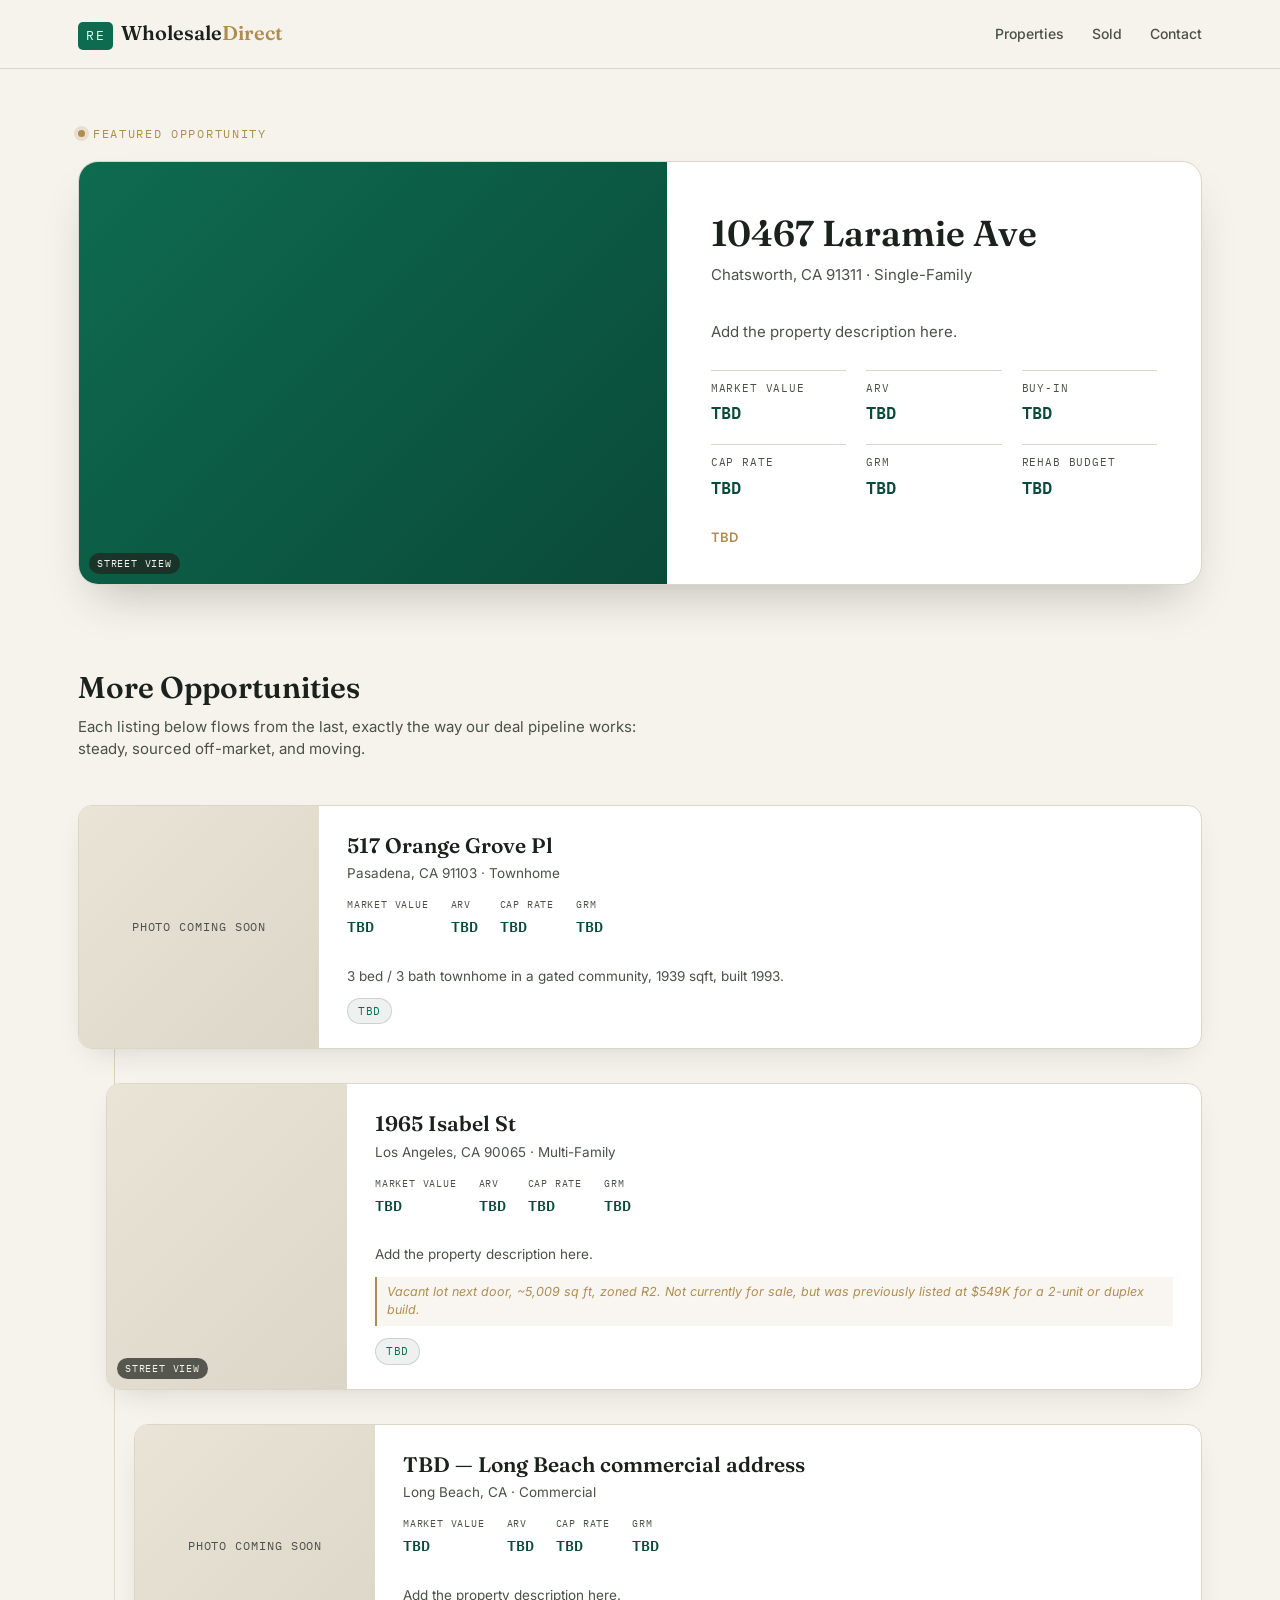
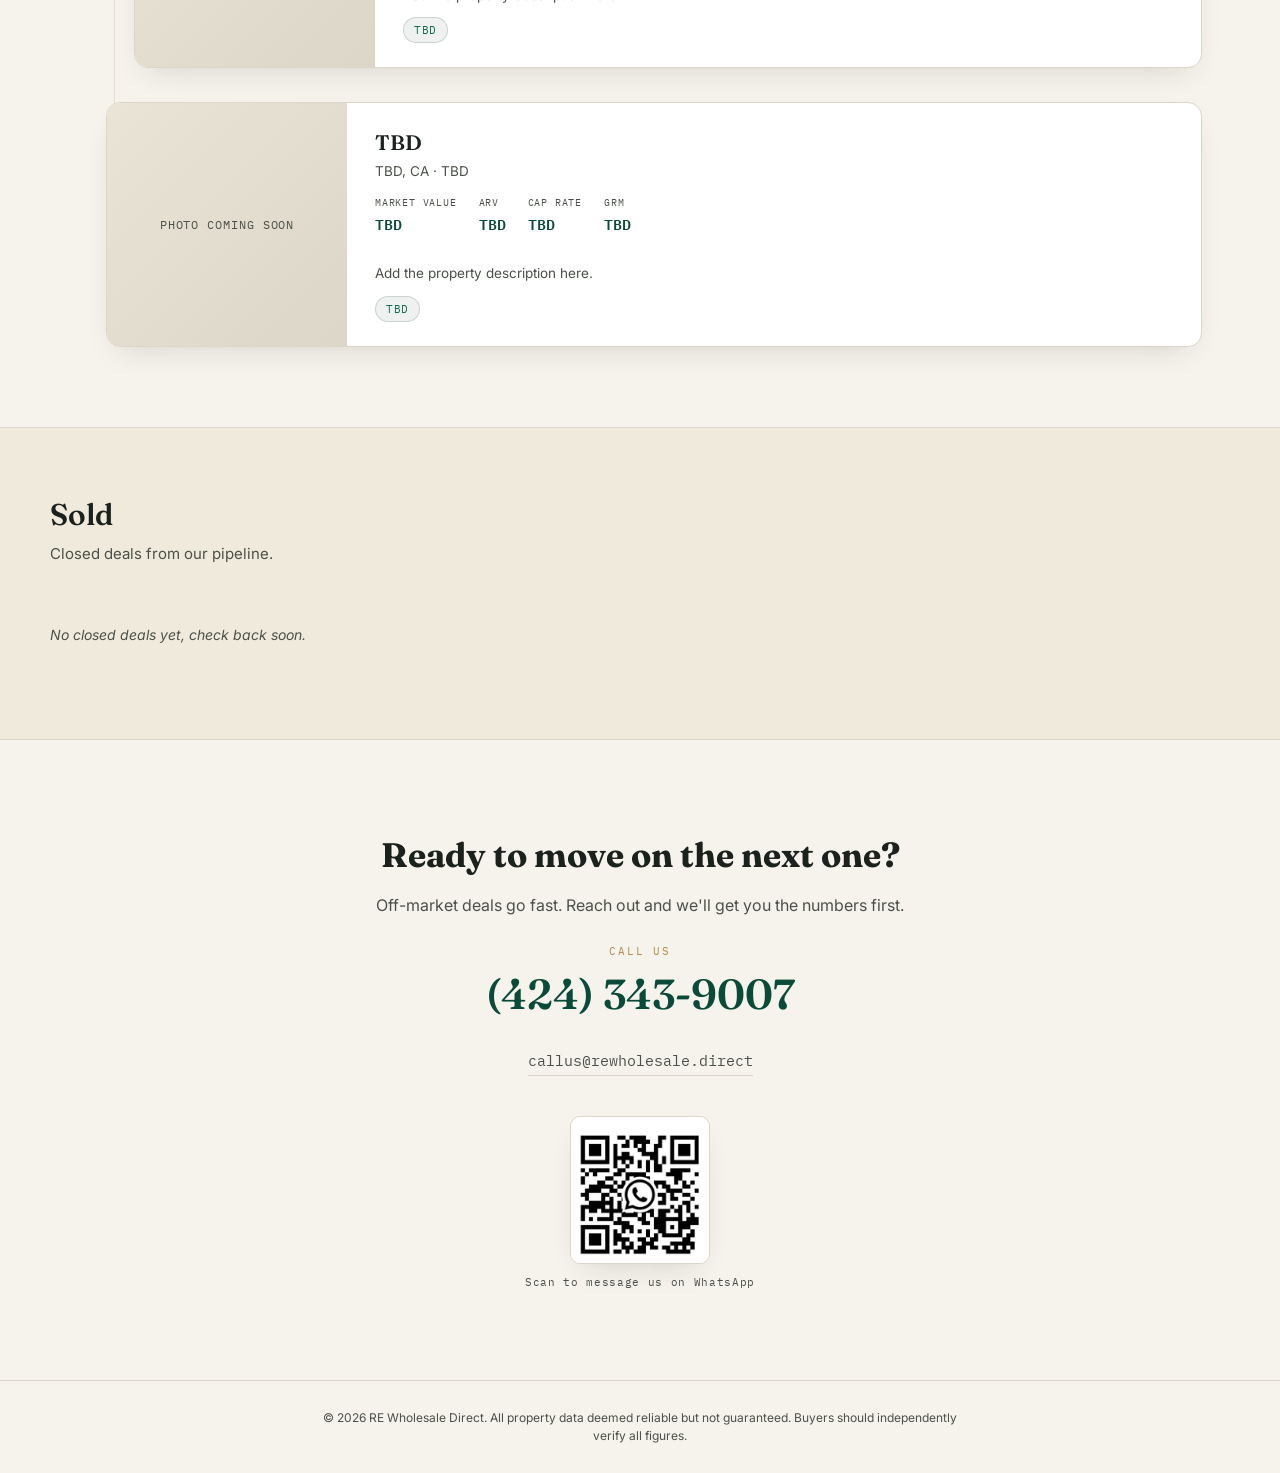
==== index.html @ 076d6418 "Rename re-index.html to index.html" ====
<!DOCTYPE html>
<html lang="en">
<head>
<meta charset="UTF-8">
<meta name="viewport" content="width=device-width, initial-scale=1.0">
<title>RE Wholesale Direct | Off-Market Investment Properties</title>
<meta name="description" content="Off-market wholesale investment properties, curated by TJ.">
<link rel="preconnect" href="https://fonts.googleapis.com">
<link rel="preconnect" href="https://fonts.gstatic.com" crossorigin>
<link href="https://fonts.googleapis.com/css2?family=Fraunces:opsz,wght@9..144,400;9..144,500;9..144,600;9..144,700&family=Inter:wght@400;500;600;700&family=IBM+Plex+Mono:wght@400;500;600&display=swap" rel="stylesheet">
<link rel="stylesheet" href="re-styles.css">
</head>
<body>

<header class="site-header">
  <div class="header-inner">
    <a class="brand" href="#top">
      <span class="brand-mark">RE</span>
      <span class="brand-text">Wholesale<em>Direct</em></span>
    </a>
    <nav class="site-nav">
      <a href="#properties">Properties</a>
      <a href="#sold">Sold</a>
      <a href="#contact">Contact</a>
    </nav>
  </div>
</header>

<main id="top">

  <!-- Featured Property -->
  <section id="featured" class="featured-section">
    <div class="featured-eyebrow">
      <span class="dot"></span> Featured Opportunity
    </div>
    <div id="featured-card-slot" class="featured-slot">
      <!-- injected by script.js -->
      <div class="skeleton skeleton-featured"></div>
    </div>
  </section>

  <!-- Waterfall of active properties -->
  <section id="properties" class="waterfall-section">
    <h2 class="section-title">More Opportunities</h2>
    <p class="section-sub">Each listing below flows from the last, exactly the way our deal pipeline works: steady, sourced off-market, and moving.</p>
    <div id="waterfall-slot" class="waterfall-track">
      <!-- injected by script.js -->
    </div>
  </section>

  <!-- Sold gallery -->
  <section id="sold" class="sold-section">
    <h2 class="section-title">Sold</h2>
    <p class="section-sub">Closed deals from our pipeline.</p>
    <div id="sold-slot" class="sold-grid">
      <!-- injected by script.js -->
    </div>
  </section>

  <!-- Contact / CTA -->
  <section id="contact" class="contact-section">
    <h2 class="contact-title">Ready to move on the next one?</h2>
    <p class="contact-sub">Off-market deals go fast. Reach out and we'll get you the numbers first.</p>

    <a class="contact-phone" href="tel:+14243439007">
      <span class="contact-phone-label">Call Us</span>
      <span class="contact-phone-number">(424) 343-9007</span>
    </a>

    <a class="contact-email" href="mailto:callus@rewholesale.direct">callus@rewholesale.direct</a>

    <div class="contact-qr">
      <img src="qr-code.png" alt="Scan to message us on WhatsApp" width="140" height="148">
      <p class="contact-qr-caption">Scan to message us on WhatsApp</p>
    </div>
  </section>

</main>

<footer class="site-footer">
  <p>&copy; <span id="year"></span> RE Wholesale Direct. All property data deemed reliable but not guaranteed. Buyers should independently verify all figures.</p>
</footer>

<script src="re-script.js"></script>
</body>
</html>
---- re-styles.css ----
/* ---------------------------------------------
   Tokens
--------------------------------------------- */
:root{
  --eggshell: #F6F3EC;
  --eggshell-deep: #EFEADC;
  --ink: #1B211C;
  --ink-soft: #4B5148;
  --pine: #0E6B4F;
  --pine-deep: #0A4A38;
  --brass: #B08D4F;
  --brass-light: #D2B074;
  --rust: #8B3A3A;
  --hairline: #DCD6C8;
  --card-bg: #FFFFFF;

  --font-display: "Fraunces", serif;
  --font-body: "Inter", -apple-system, BlinkMacSystemFont, sans-serif;
  --font-mono: "IBM Plex Mono", monospace;

  --radius: 14px;
  --shadow-soft: 0 12px 30px -14px rgba(32, 36, 31, 0.18);
  --shadow-lift: 0 24px 48px -18px rgba(32, 36, 31, 0.28);
}

*{ box-sizing: border-box; }
html{ scroll-behavior: smooth; }

body{
  margin: 0;
  background: var(--eggshell);
  color: var(--ink);
  font-family: var(--font-body);
  line-height: 1.5;
  -webkit-font-smoothing: antialiased;
}

@media (prefers-reduced-motion: reduce){
  html{ scroll-behavior: auto; }
  *{ animation-duration: 0.01ms !important; transition-duration: 0.01ms !important; }
}

a{ color: inherit; }

/* ---------------------------------------------
   Header
--------------------------------------------- */
.site-header{
  position: sticky;
  top: 0;
  z-index: 50;
  background: rgba(246, 243, 236, 0.88);
  backdrop-filter: blur(8px);
  border-bottom: 1px solid var(--hairline);
}

.header-inner{
  max-width: 1180px;
  margin: 0 auto;
  padding: 18px 28px;
  display: flex;
  align-items: center;
  justify-content: space-between;
}

.brand{
  display: flex;
  align-items: baseline;
  gap: 8px;
  text-decoration: none;
  color: var(--ink);
}

.brand-mark{
  font-family: var(--font-mono);
  font-size: 13px;
  letter-spacing: 0.12em;
  background: var(--pine);
  color: var(--eggshell);
  padding: 4px 8px;
  border-radius: 5px;
}

.brand-text{
  font-family: var(--font-display);
  font-size: 20px;
  font-weight: 600;
}
.brand-text em{
  font-style: normal;
  color: var(--brass);
}

.site-nav{ display: flex; gap: 28px; }
.site-nav a{
  text-decoration: none;
  font-size: 14px;
  font-weight: 500;
  color: var(--ink-soft);
  transition: color 0.2s ease;
}
.site-nav a:hover{ color: var(--pine); }

/* ---------------------------------------------
   Featured section
--------------------------------------------- */
.featured-section{
  max-width: 1180px;
  margin: 0 auto;
  padding: 56px 28px 40px;
}

.featured-eyebrow{
  display: flex;
  align-items: center;
  gap: 8px;
  font-family: var(--font-mono);
  font-size: 12px;
  letter-spacing: 0.14em;
  text-transform: uppercase;
  color: var(--brass);
  margin-bottom: 18px;
}
.featured-eyebrow .dot{
  width: 7px; height: 7px; border-radius: 50%;
  background: var(--brass);
  box-shadow: 0 0 0 4px rgba(169,130,76,0.18);
}

.featured-slot{ position: relative; }

.featured-card{
  display: grid;
  grid-template-columns: 1.1fr 1fr;
  gap: 0;
  background: var(--card-bg);
  border: 1px solid var(--hairline);
  border-radius: 20px;
  overflow: hidden;
  box-shadow: var(--shadow-lift);
}

.featured-media{
  position: relative;
  min-height: 420px;
  background: linear-gradient(135deg, var(--pine) 0%, var(--pine-deep) 100%);
  display: flex; align-items: center; justify-content: center;
}
.featured-media img{
  width: 100%; height: 100%; object-fit: cover; position: absolute; inset: 0;
}
.featured-media .no-image-label{
  color: rgba(246,243,236,0.55);
  font-family: var(--font-mono);
  font-size: 13px;
  letter-spacing: 0.08em;
  z-index: 1;
}

.featured-body{
  padding: 44px 44px 36px;
  display: flex;
  flex-direction: column;
}

.featured-body h3{
  font-family: var(--font-display);
  font-size: clamp(28px, 3vw, 36px);
  font-weight: 600;
  margin: 0 0 4px;
}
.featured-loc{
  color: var(--ink-soft);
  font-size: 15px;
  margin-bottom: 20px;
}

.featured-desc{
  color: var(--ink-soft);
  font-size: 15px;
  margin-bottom: 26px;
}

.stat-grid{
  display: grid;
  grid-template-columns: repeat(3, 1fr);
  gap: 18px 20px;
  margin-bottom: 28px;
}

.stat{
  border-top: 1px solid var(--hairline);
  padding-top: 10px;
}
.stat-label{
  font-family: var(--font-mono);
  font-size: 10.5px;
  letter-spacing: 0.08em;
  text-transform: uppercase;
  color: var(--ink-soft);
  margin-bottom: 4px;
}
.stat-value{
  font-family: var(--font-mono);
  font-size: 17px;
  font-weight: 600;
  color: var(--pine-deep);
}

.featured-strategy{
  font-size: 13px;
  color: var(--brass);
  font-weight: 600;
  letter-spacing: 0.02em;
  margin-top: auto;
}

/* ---------------------------------------------
   Waterfall of property cards
--------------------------------------------- */
.waterfall-section{
  max-width: 1180px;
  margin: 0 auto;
  padding: 40px 28px 80px;
}

.section-title{
  font-family: var(--font-display);
  font-size: 30px;
  font-weight: 600;
  margin: 0 0 6px;
}
.section-sub{
  color: var(--ink-soft);
  font-size: 15px;
  margin: 0 0 44px;
  max-width: 560px;
}

.waterfall-track{
  position: relative;
  display: flex;
  flex-direction: column;
  gap: 34px;
}

/* the "stream" line running down the waterfall */
.waterfall-track::before{
  content: "";
  position: absolute;
  top: 8px;
  bottom: 8px;
  left: 36px;
  width: 1px;
  background: linear-gradient(to bottom, var(--brass-light), var(--hairline) 90%);
  opacity: 0.6;
}

.property-card{
  position: relative;
  display: grid;
  grid-template-columns: 240px 1fr;
  background: var(--card-bg);
  border: 1px solid var(--hairline);
  border-radius: var(--radius);
  overflow: hidden;
  box-shadow: var(--shadow-soft);
  isolation: isolate;
  transition: transform 0.35s cubic-bezier(.2,.8,.2,1), box-shadow 0.35s ease;
}

/* stagger each card a bit further right, like a waterfall cascade */
.waterfall-track .property-card:nth-child(1){ margin-left: 0; }
.waterfall-track .property-card:nth-child(2){ margin-left: 28px; }
.waterfall-track .property-card:nth-child(3){ margin-left: 56px; }
.waterfall-track .property-card:nth-child(4){ margin-left: 28px; }
.waterfall-track .property-card:nth-child(5){ margin-left: 0; }

.property-card:hover{
  transform: translateY(-4px);
  box-shadow: var(--shadow-lift);
}

/* shimmer sweep on hover */
.property-card::after{
  content: "";
  position: absolute;
  inset: 0;
  background: linear-gradient(115deg, transparent 40%, rgba(255,255,255,0.55) 50%, transparent 60%);
  transform: translateX(-120%);
  pointer-events: none;
  z-index: 2;
}
.property-card:hover::after{
  transform: translateX(120%);
  transition: transform 0.9s ease;
}

.card-media{
  position: relative;
  min-height: 190px;
  background: linear-gradient(135deg, #E9E4D6, #DCD6C8);
  display: flex; align-items: center; justify-content: center;
}
.card-media img{
  width: 100%; height: 100%; object-fit: cover; position: absolute; inset: 0;
}
.card-media .no-image-label{
  font-family: var(--font-mono);
  font-size: 11.5px;
  letter-spacing: 0.08em;
  color: var(--ink-soft);
  text-transform: uppercase;
}

.media-tag{
  position: absolute;
  bottom: 10px;
  left: 10px;
  z-index: 2;
  font-family: var(--font-mono);
  font-size: 10px;
  letter-spacing: 0.08em;
  text-transform: uppercase;
  background: rgba(32,36,31,0.72);
  color: var(--eggshell);
  padding: 3px 8px;
  border-radius: 20px;
  pointer-events: none;
}

.card-body{
  padding: 24px 28px;
  display: flex;
  flex-direction: column;
}

.card-body h3{
  font-family: var(--font-display);
  font-size: 21px;
  font-weight: 600;
  margin: 0 0 2px;
}
.card-loc{
  color: var(--ink-soft);
  font-size: 13.5px;
  margin-bottom: 14px;
}

.card-stats{
  display: flex;
  flex-wrap: wrap;
  gap: 8px 22px;
  margin-bottom: 14px;
}
.card-stat{ font-size: 13px; }
.card-stat .stat-label{ font-size: 10px; }
.card-stat .stat-value{ font-size: 14.5px; }

.card-desc{
  font-size: 13.5px;
  color: var(--ink-soft);
  margin-bottom: 12px;
}

.card-note{
  font-size: 12.5px;
  font-style: italic;
  color: var(--brass);
  background: rgba(176,141,79,0.08);
  border-left: 2px solid var(--brass);
  padding: 6px 10px;
  margin: 0 0 12px;
}

.card-strategy-tag{
  align-self: flex-start;
  font-family: var(--font-mono);
  font-size: 11px;
  letter-spacing: 0.05em;
  color: var(--pine);
  background: rgba(44,74,59,0.08);
  border: 1px solid rgba(44,74,59,0.18);
  padding: 4px 10px;
  border-radius: 20px;
}

/* ---------------------------------------------
   Sold gallery
--------------------------------------------- */
.sold-section{
  background: var(--eggshell-deep);
  border-top: 1px solid var(--hairline);
  border-bottom: 1px solid var(--hairline);
  padding: 64px 28px 80px;
}

.sold-section .section-title,
.sold-section .section-sub{
  max-width: 1180px;
  margin-left: auto;
  margin-right: auto;
}
.sold-section .section-title{ margin-top: 0; }

.sold-grid{
  max-width: 1180px;
  margin: 44px auto 0;
  display: grid;
  grid-template-columns: repeat(3, 1fr);
  gap: 24px;
}

.sold-card{
  position: relative;
  background: var(--card-bg);
  border: 1px solid var(--hairline);
  border-radius: var(--radius);
  overflow: hidden;
  box-shadow: var(--shadow-soft);
}

.sold-media{
  position: relative;
  height: 170px;
  background: linear-gradient(135deg, #E9E4D6, #DCD6C8);
  filter: grayscale(35%);
}
.sold-media img{
  width: 100%; height: 100%; object-fit: cover;
}

.closed-banner{
  position: absolute;
  top: 18px;
  left: -38px;
  width: 160px;
  transform: rotate(-40deg);
  background: var(--rust);
  color: var(--eggshell);
  font-family: var(--font-mono);
  font-size: 11px;
  letter-spacing: 0.14em;
  text-align: center;
  padding: 5px 0;
  box-shadow: 0 4px 10px rgba(0,0,0,0.2);
  z-index: 3;
}

.sold-body{ padding: 18px 20px 22px; }
.sold-body h4{
  font-family: var(--font-display);
  font-size: 17px;
  margin: 0 0 2px;
}
.sold-body .card-loc{ margin-bottom: 8px; }
.sold-price{
  font-family: var(--font-mono);
  font-size: 13px;
  color: var(--ink-soft);
}

.empty-note{
  font-size: 14px;
  color: var(--ink-soft);
  font-style: italic;
}

/* ---------------------------------------------
   Contact
--------------------------------------------- */
.contact-section{
  max-width: 720px;
  margin: 0 auto;
  padding: 90px 28px;
  text-align: center;
}
.contact-title{
  font-family: var(--font-display);
  font-size: clamp(26px, 3.4vw, 34px);
  margin: 0 0 12px;
}
.contact-sub{
  color: var(--ink-soft);
  margin: 0 0 26px;
}
.contact-phone{
  display: flex;
  flex-direction: column;
  align-items: center;
  gap: 4px;
  text-decoration: none;
  color: var(--pine-deep);
  margin-bottom: 22px;
}
.contact-phone-label{
  font-family: var(--font-mono);
  font-size: 11px;
  letter-spacing: 0.16em;
  text-transform: uppercase;
  color: var(--brass);
}
.contact-phone-number{
  font-family: var(--font-display);
  font-size: clamp(30px, 4vw, 42px);
  font-weight: 600;
  transition: color 0.2s ease;
}
.contact-phone:hover .contact-phone-number{ color: var(--pine); }

.contact-email{
  display: inline-block;
  font-family: var(--font-mono);
  font-size: 15px;
  color: var(--ink-soft);
  text-decoration: none;
  border-bottom: 1px solid var(--hairline);
  padding-bottom: 2px;
}
.contact-qr{
  margin-top: 40px;
  display: flex;
  flex-direction: column;
  align-items: center;
  gap: 10px;
}
.contact-qr img{
  width: 140px;
  height: 148px;
  border-radius: 10px;
  border: 1px solid var(--hairline);
  box-shadow: var(--shadow-soft);
}
.contact-qr-caption{
  font-family: var(--font-mono);
  font-size: 11px;
  letter-spacing: 0.06em;
  color: var(--ink-soft);
  margin: 0;
}

/* ---------------------------------------------
   Footer
--------------------------------------------- */
.site-footer{
  border-top: 1px solid var(--hairline);
  padding: 28px;
  text-align: center;
}
.site-footer p{
  font-size: 12px;
  color: var(--ink-soft);
  max-width: 640px;
  margin: 0 auto;
}

/* ---------------------------------------------
   Skeleton loading state
--------------------------------------------- */
.skeleton{
  background: linear-gradient(100deg, var(--eggshell-deep) 30%, #fff 50%, var(--eggshell-deep) 70%);
  background-size: 200% 100%;
  animation: shimmer-load 1.4s ease-in-out infinite;
  border-radius: var(--radius);
}
.skeleton-featured{ height: 420px; }
@keyframes shimmer-load{
  0%{ background-position: 200% 0; }
  100%{ background-position: -200% 0; }
}

/* ---------------------------------------------
   Responsive
--------------------------------------------- */
@media (max-width: 900px){
  .featured-card{ grid-template-columns: 1fr; }
  .featured-media{ min-height: 260px; }
  .sold-grid{ grid-template-columns: repeat(2, 1fr); }
  .waterfall-track .property-card:nth-child(n){ margin-left: 0; }
}

@media (max-width: 640px){
  .property-card{ grid-template-columns: 1fr; }
  .card-media{ min-height: 160px; }
  .sold-grid{ grid-template-columns: 1fr; }
  .stat-grid{ grid-template-columns: repeat(2, 1fr); }
  .site-nav{ gap: 16px; }
  .header-inner{ padding: 14px 18px; }
}

/* focus visibility */
a:focus-visible, button:focus-visible{
  outline: 2px solid var(--pine);
  outline-offset: 3px;
}
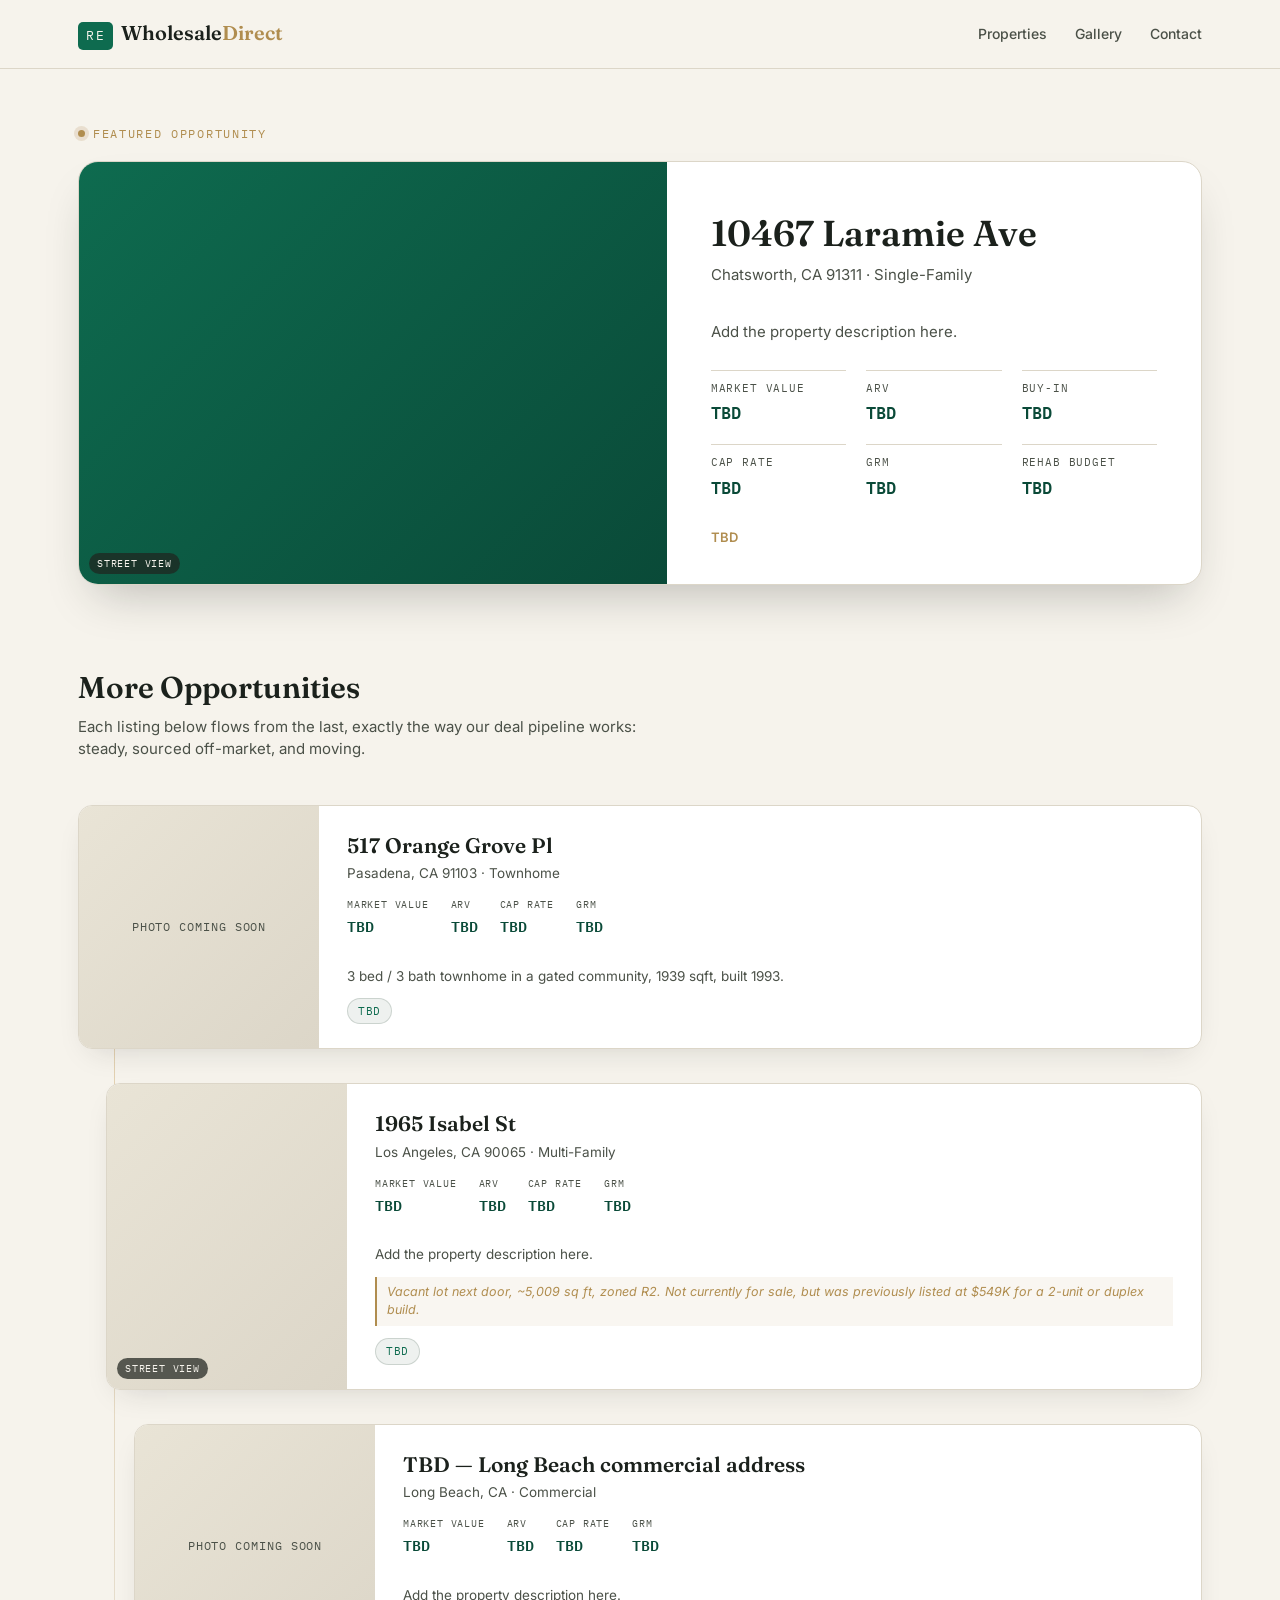
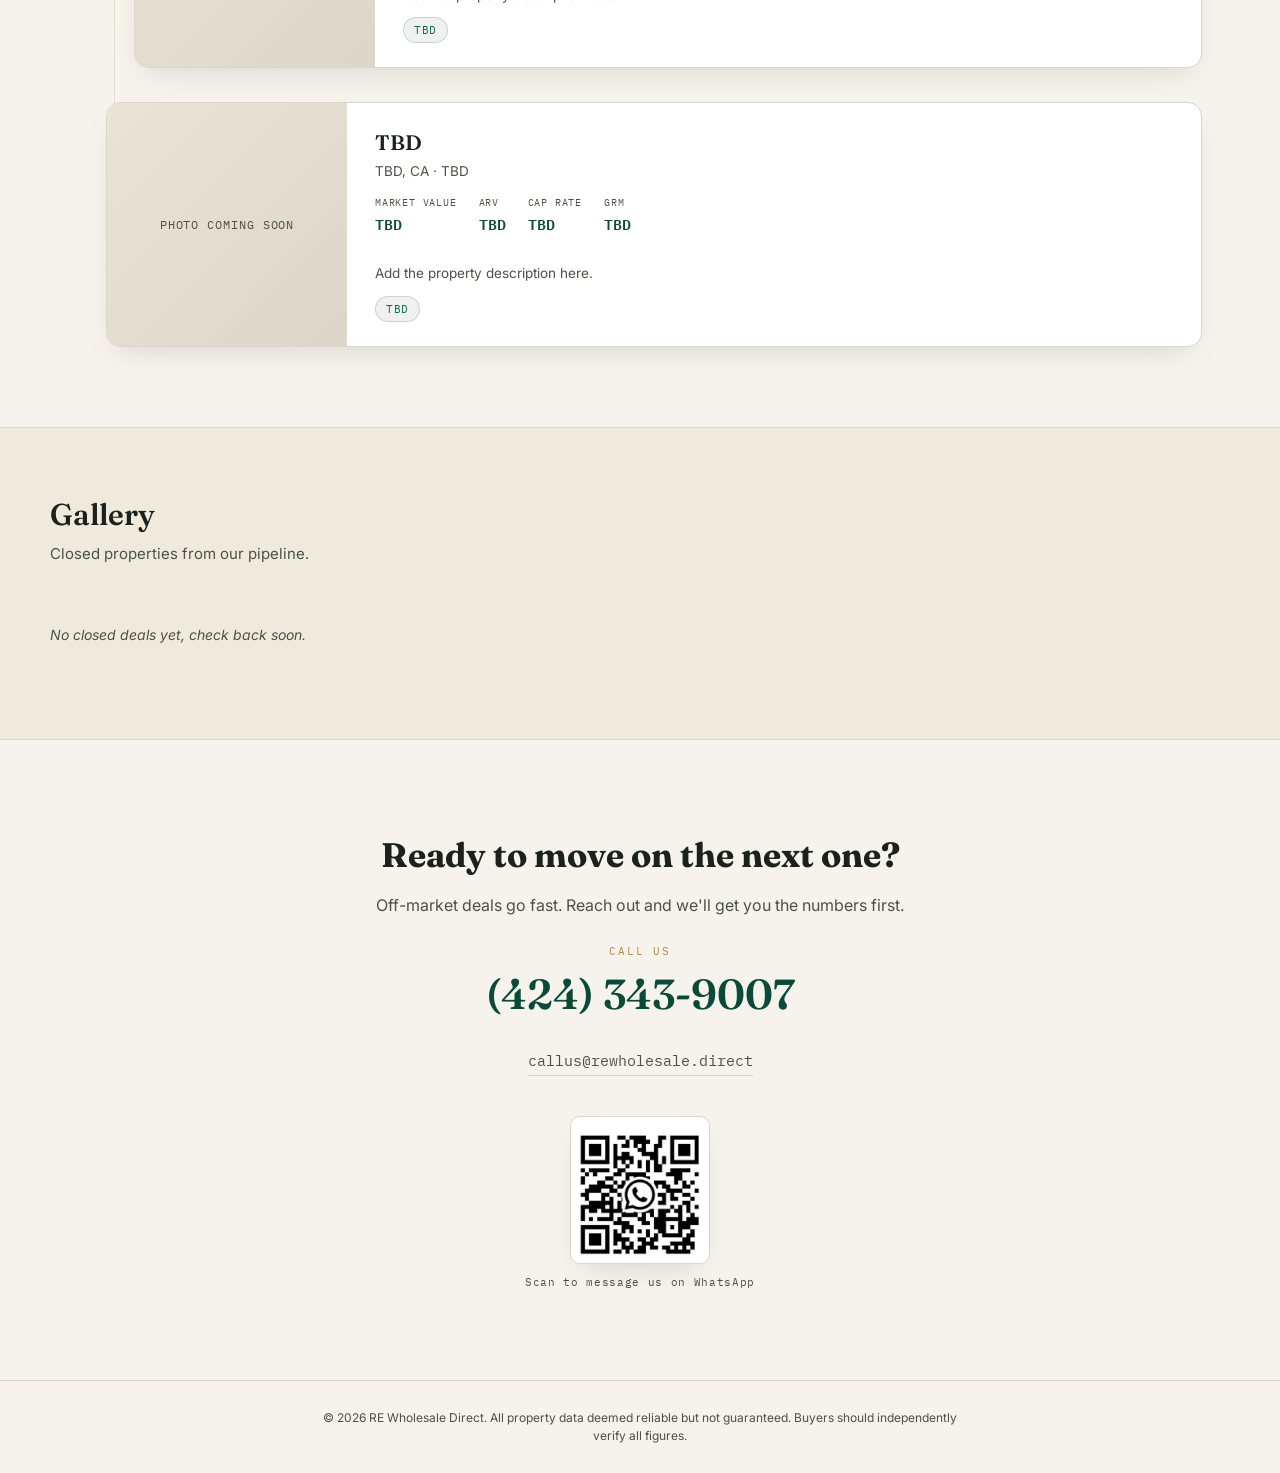
==== commit 354b267e: "Rename re-index.html to index.html" ====
--- a/index.html
+++ b/index.html
@@ -20,7 +20,7 @@
     </a>
     <nav class="site-nav">
       <a href="#properties">Properties</a>
-      <a href="#sold">Sold</a>
+      <a href="#gallery">Gallery</a>
       <a href="#contact">Contact</a>
     </nav>
   </div>
@@ -48,10 +48,10 @@
     </div>
   </section>
 
-  <!-- Sold gallery -->
-  <section id="sold" class="sold-section">
-    <h2 class="section-title">Sold</h2>
-    <p class="section-sub">Closed deals from our pipeline.</p>
+  <!-- Closed gallery -->
+  <section id="gallery" class="sold-section">
+    <h2 class="section-title">Gallery</h2>
+    <p class="section-sub">Closed properties from our pipeline.</p>
     <div id="sold-slot" class="sold-grid">
       <!-- injected by script.js -->
     </div>
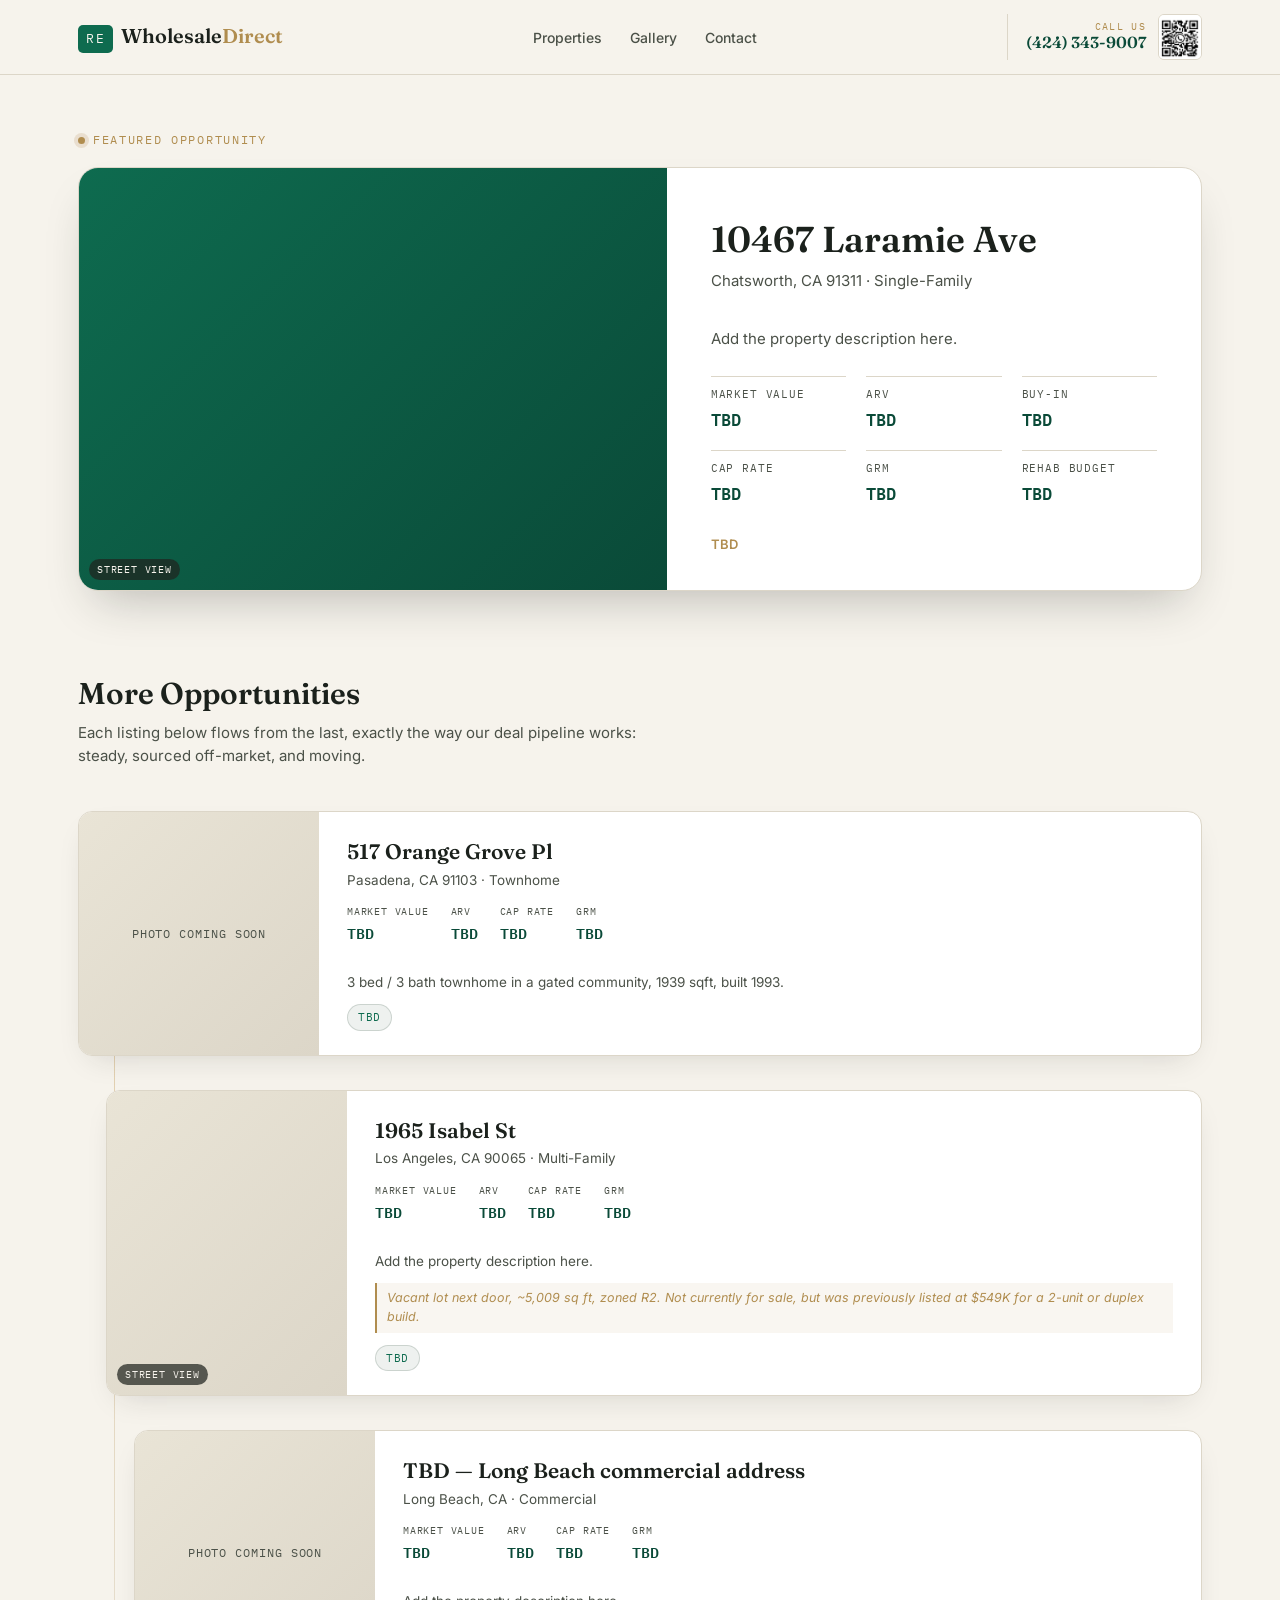
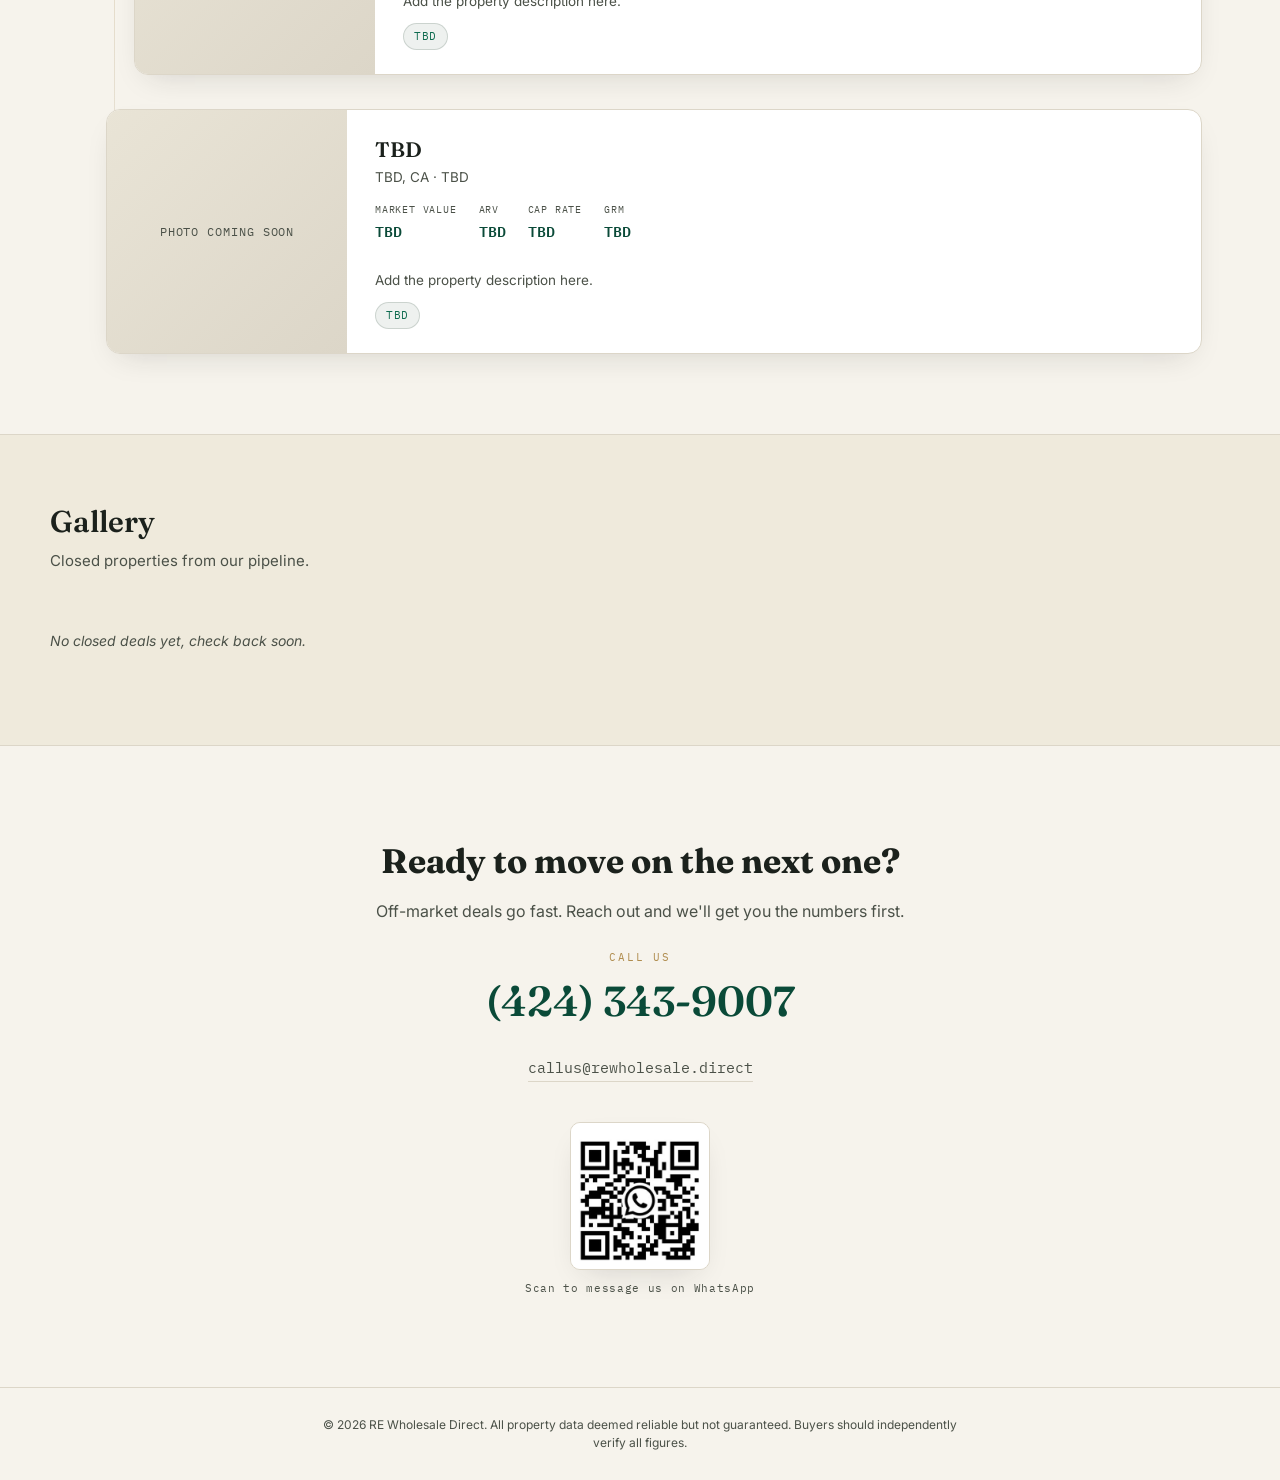
==== commit 93f6a584: "Rename re-index.html to index.html" ====
--- a/index.html
+++ b/index.html
@@ -23,6 +23,13 @@
       <a href="#gallery">Gallery</a>
       <a href="#contact">Contact</a>
     </nav>
+    <div class="header-contact">
+      <a class="header-phone" href="tel:+14243439007">
+        <span class="header-phone-label">Call Us</span>
+        <span class="header-phone-number">(424) 343-9007</span>
+      </a>
+      <img class="header-qr" src="qr-code.png" alt="Scan to message us on WhatsApp" width="44" height="46">
+    </div>
   </div>
 </header>
 
--- a/re-styles.css
+++ b/re-styles.css
@@ -57,10 +57,11 @@
 .header-inner{
   max-width: 1180px;
   margin: 0 auto;
-  padding: 18px 28px;
+  padding: 14px 28px;
   display: flex;
   align-items: center;
   justify-content: space-between;
+  gap: 18px;
 }
 
 .brand{
@@ -100,6 +101,44 @@
   transition: color 0.2s ease;
 }
 .site-nav a:hover{ color: var(--pine); }
+
+.header-contact{
+  display: flex;
+  align-items: center;
+  gap: 12px;
+  padding-left: 18px;
+  border-left: 1px solid var(--hairline);
+}
+
+.header-phone{
+  display: flex;
+  flex-direction: column;
+  align-items: flex-end;
+  line-height: 1.15;
+  text-decoration: none;
+  color: var(--pine-deep);
+}
+.header-phone-label{
+  font-family: var(--font-mono);
+  font-size: 9.5px;
+  letter-spacing: 0.14em;
+  text-transform: uppercase;
+  color: var(--brass);
+}
+.header-phone-number{
+  font-family: var(--font-display);
+  font-size: 16px;
+  font-weight: 600;
+  white-space: nowrap;
+  transition: color 0.2s ease;
+}
+.header-phone:hover .header-phone-number{ color: var(--pine); }
+
+.header-qr{
+  border-radius: 6px;
+  border: 1px solid var(--hairline);
+  flex-shrink: 0;
+}
 
 /* ---------------------------------------------
    Featured section
@@ -586,6 +625,13 @@
   .stat-grid{ grid-template-columns: repeat(2, 1fr); }
   .site-nav{ gap: 16px; }
   .header-inner{ padding: 14px 18px; }
+  .header-qr{ display: none; }
+  .header-contact{ padding-left: 12px; }
+  .header-phone-number{ font-size: 14px; }
+}
+
+@media (max-width: 480px){
+  .site-nav{ display: none; }
 }
 
 /* focus visibility */
